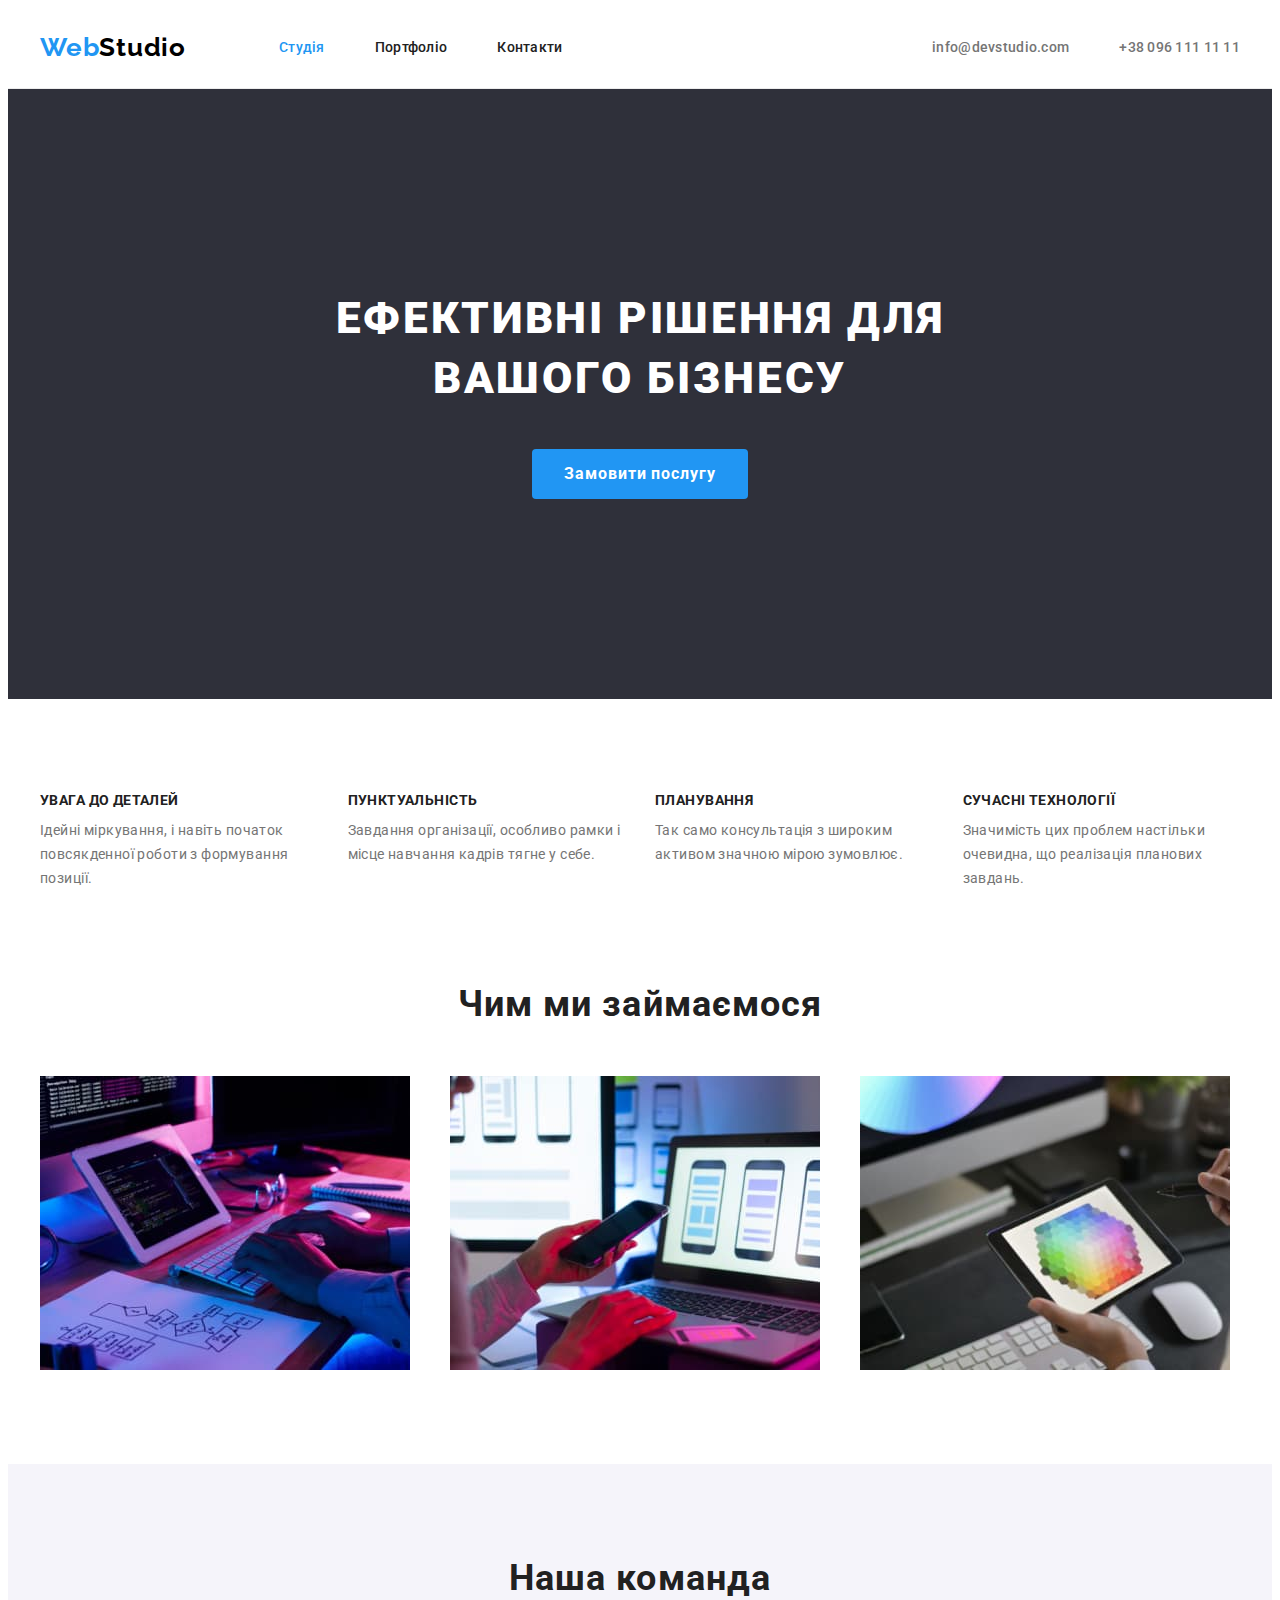
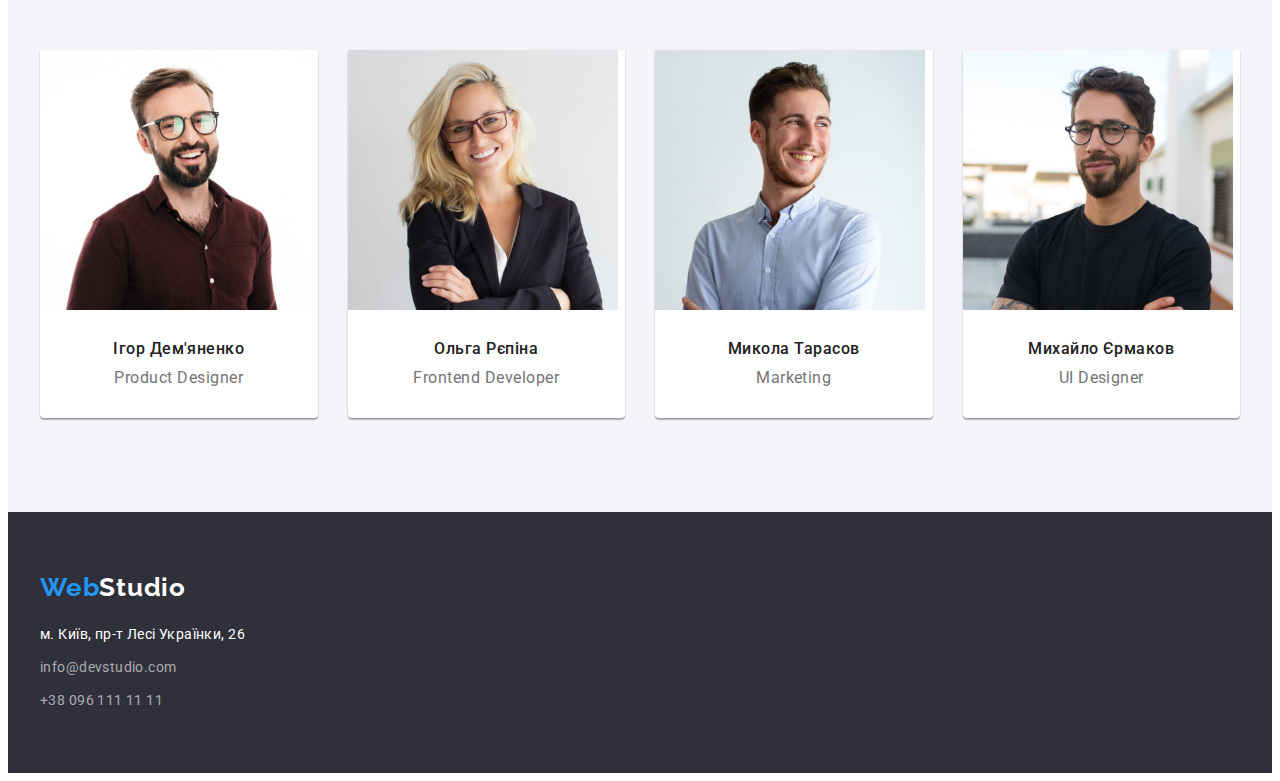
==== index.html @ 0a84ef99 "Initial commit" ====
<!DOCTYPE html>
<html lang="uk">
  <head>
    <meta charset="UTF-8" />
    <meta http-equiv="X-UA-Compatible" content="IE=edge" />
    <meta name="viewport" content="width=device-width, initial-scale=1.0" />
    <title>WebStudio</title>
    <link rel="preconnect" href="https://fonts.googleapis.com" />
    <link rel="preconnect" href="https://fonts.gstatic.com" crossorigin />
    <link
      href="https://fonts.googleapis.com/css2?family=Raleway:wght@700&family=Roboto:wght@400;500;700;900&display=swap"
      rel="stylesheet"
    />
    <link
      rel="stylesheet"
      href="https://cdnjs.cloudflare.com/ajax/libs/modern-normalize/1.1.0/modern-normalize.min.css"
      integrity="sha512-wpPYUAdjBVSE4KJnH1VR1HeZfpl1ub8YT/NKx4PuQ5NmX2tKuGu6U/JRp5y+Y8XG2tV+wKQpNHVUX03MfMFn9Q=="
      crossorigin="anonymous"
      referrerpolicy="no-referrer"
    />
    <link rel="stylesheet" href="./css/slyles.css" />
  </head>

  <body>
    <!-- Хедер -->

    <header class="header">
      <div class="container main-nav">
        <nav class="header-nav">
          <a class="header-logo" href="./index.html">Web<span class="accent">Studio</span></a>
          <ul class="header-list">
            <li class="header-item">
              <a class="header-link current" href="./index.html">Студія</a>
            </li>
            <li class="header-item">
              <a class="header-link" href="./portfolio.html">Портфоліо</a>
            </li>
            <li class="header-item">
              <a class="header-link" href="#cont">Контакти</a>
            </li>
          </ul>
        </nav>
        <ul class="header-list-contact">
          <li class="header-item-contact">
            <a class="header-link-contact" href="mailto:info@devstudio.com">info@devstudio.com</a>
          </li>
          <li class="header-item-contact">
            <a class="header-link-contact" href="tel:+380961111111">+38 096 111 11 11</a>
          </li>
        </ul>
      </div>
    </header>

    <!-- Главный контент страницы -->

    <main class="main">
      <!-- Герой -->

      <section class="hero section">
        <div class="container">
          <h1 class="hero-title">Ефективні рішення для вашого бізнесу</h1>
          <button class="hero-btn" type="button">Замовити послугу</button>
        </div>
      </section>

      <!-- Преймущества -->

      <section class="benefits section">
        <div class="container">
          <h2 class="visually-hidden">Переваги</h2>
          <ul class="benefits-list">
            <li class="benefits-item">
              <h3 class="benefits-title">Увага до деталей</h3>
              <p class="benefits-text">
                Ідейні міркування, і навіть початок повсякденної роботи з формування позиції.
              </p>
            </li>
            <li class="benefits-item">
              <h3 class="benefits-title">Пунктуальність</h3>
              <p class="benefits-text">
                Завдання організації, особливо рамки і місце навчання кадрів тягне у себе.
              </p>
            </li>
            <li class="benefits-item">
              <h3 class="benefits-title">Планування</h3>
              <p class="benefits-text">
                Так само консультація з широким активом значною мірою зумовлює.
              </p>
            </li>
            <li class="benefits-item">
              <h3 class="benefits-title">Сучасні технології</h3>
              <p class="benefits-text">
                Значимість цих проблем настільки очевидна, що реалізація планових завдань.
              </p>
            </li>
          </ul>
        </div>
      </section>

      <!-- Чем мы занимаемся -->

      <section class="about section">
        <div class="container">
          <h2 class="about-title">Чим ми займаємося</h2>
          <ul class="about-list">
            <li class="about-item">
              <img
                class="about-img"
                src="./images/desktop.jpg"
                alt="Руки набирають текст на клавіатурі"
                width="370"
                height="294"
              />
            </li>
            <li class="about-item">
              <img
                class="about-img"
                src="./images/phone.jpg"
                alt="Телефон в руках і ноутбук"
                width="370"
                height="294"
              />
            </li>
            <li class="about-item">
              <img
                class="section-img"
                src="./images/tablet.jpg"
                alt="Планшет в руках на фоні комп'ютера"
                width="370"
                height="294"
              />
            </li>
          </ul>
        </div>
      </section>

      <!--Наша команда -->

      <section class="team section">
        <div class="container">
          <h2 class="team-title">Наша команда</h2>
          <ul class="team-list">
            <li class="team-item">
              <img
                class="team-img"
                src="./images/img.jpg"
                alt="Хлопець в окулярах посміхається"
                width="270"
                height="260"
              />
              <h3 class="team-title-name">Ігор Дем'яненко</h3>
              <p class="team-text" lang="en">Product Designer</p>
            </li>
            <li class="team-item">
              <img
                class="team-img"
                src="./images/img1.jpg"
                alt="Дівчина в окулярах посміхається"
                width="270"
                height="260"
              />
              <h3 class="team-title-name">Ольга Рєпіна</h3>
              <p class="team-text" lang="en">Frontend Developer</p>
            </li>
            <li class="team-item">
              <img
                class="team-img"
                src="./images/img2.jpg"
                alt="Хлопець з посмішкою на обличчі"
                width="270"
                height="260"
              />
              <h3 class="team-title-name">Микола Тарасов</h3>
              <p class="team-text" lang="en">Marketing</p>
            </li>
            <li class="team-item">
              <img
                class="team-img"
                src="./images/img3.jpg"
                alt="Усміхнений хлопець в окулярах"
                width="270"
                height="260"
              />
              <h3 class="team-title-name">Михайло Єрмаков</h3>
              <p class="team-text" lang="en">UI Designer</p>
            </li>
          </ul>
        </div>
      </section>
    </main>

    <!-- Футер -->

    <footer class="footer" id="cont">
      <div class="container">
        <a class="footer-logo" href="./index.html">Web<span class="accent-logo">Studio</span></a>
        <address class="footer-address">
          <ul class="footer-list">
            <li class="footer-item-address">
              <a
                class="footer-link-address"
                href="https://goo.gl/maps/AeW1CKRsZD5N9ChA9"
                target="_blank"
                rel="noopener noreferrer nofollow"
                >м. Київ, пр-т Лесі Українки, 26</a
              >
            </li>
            <li class="footer-item">
              <a class="footer-link" href="mailto:info@devstudio.com">info@devstudio.com</a>
            </li>
            <li class="footer-item">
              <a class="footer-link" href="tel:+380961111111">+38 096 111 11 11</a>
            </li>
          </ul>
        </address>
      </div>
    </footer>
  </body>
</html>
---- css/slyles.css ----
:root {
  --main-color: #ffffff;
  --footer-color: #2f303a;
  --section-color: #f5f4fa;
  --text-color: #757575;
  --title-color: #212121;
  --accent-color: #2196f3;
}

body {
  font-family: 'Roboto', sans-serif;
  background-color: var(--main-color);
  font-size: 14px;
  color: var(--text-color);
}

p,
h1,
h2,
h3,
h4,
h5,
h6 {
  margin: 0;
}

ul {
  margin: 0;
  padding-left: 0;
  list-style: none;
}

a {
  text-decoration: none;
}

img {
  display: block;
  max-width: 100%;
  height: auto;
}

button {
  cursor: pointer;
}

address {
  font-style: normal;
}

.visually-hidden {
  position: absolute;
  white-space: nowrap;
  width: 1px;
  height: 1px;
  overflow: hidden;
  border: 0;
  padding: 0;
  clip: rect(0 0 0 0);
  clip-path: inset(50%);
  margin: -1px;
}

.container {
  width: 1200px;
  padding-left: 15px;
  padding-right: 15px;
  margin-left: auto;
  margin-right: auto;
}

.section {
  padding-top: 94px;
  padding-bottom: 94px;
}

/* Хедер */

.header {
  border-bottom: 1px solid #ececec;
}

.main-nav {
  display: flex;
  align-items: center;
  justify-content: space-between;
}

.header-logo {
  margin-right: 93px;

  font-family: 'Raleway', sans-serif;
  font-weight: 700;
  font-size: 26px;
  line-height: 1.2;
  letter-spacing: 0.03em;

  color: var(--accent-color);
}

.accent {
  color: #000000;
}

.header-nav {
  display: flex;
  align-items: center;
}

.header-list {
  display: flex;
}

.header-item:not(:last-child) {
  margin-right: 50px;
}

.header-link {
  display: block;
  padding-top: 32px;
  padding-bottom: 32px;

  font-weight: 500;
  line-height: 1.14;
  letter-spacing: 0.02em;

  color: var(--title-color);
}

.header-link:hover,
.header-link:focus {
  color: var(--accent-color);
}

.current {
  color: var(--accent-color);
}

.header-list-contact {
  display: flex;
}

.header-link-contact {
  display: block;
  padding-top: 32px;
  padding-bottom: 32px;

  font-weight: 500;
  line-height: 1.14;
  letter-spacing: 0.02em;

  color: var(--text-color);
}

.header-item-contact:not(:last-child) {
  margin-right: 50px;
}

.header-link-contact:hover,
.header-link-contact:focus {
  color: var(--accent-color);
}

/* Главный контент страницы */

/* Герой */

.hero {
  padding-top: 200px;
  padding-bottom: 200px;
  text-align: center;

  background: var(--footer-color);
}

.hero-title {
  margin-bottom: 40px;
  margin-left: auto;
  margin-right: auto;

  font-weight: 900;
  font-size: 44px;
  line-height: 1.36;
  letter-spacing: 0.06em;
  text-transform: uppercase;
  width: 696px;

  color: var(--main-color);
}

.hero-btn {
  padding: 10px 32px;

  font-family: inherit;
  font-weight: 700;
  font-size: 16px;
  line-height: 1.88;
  letter-spacing: 0.06em;
  border: none;
  border-radius: 4px;

  color: var(--main-color);
  background-color: var(--accent-color);
}

.hero-btn:hover,
.hero-btn:focus {
  background: #2196f3;
  box-shadow: 0px 4px 4px rgba(0, 0, 0, 0.15);
  border-radius: 4px;
}

/* Преймущества */

.benefits-list {
  display: flex;
  gap: 30px;
}

.benefits-item {
  width: calc((100% - 90px) / 4);
}

.benefits-title {
  margin-bottom: 10px;

  font-size: 14px;
  line-height: 1.14;
  letter-spacing: 0.03em;
  text-transform: uppercase;

  color: var(--title-color);
}

.benefits-text {
  line-height: 1.71;
  letter-spacing: 0.03em;
}

/* Чем мы занимаемся */

.about {
  padding-top: 0;
}

.about-list {
  display: flex;
  gap: 30px;
}

.about-title {
  margin-bottom: 50px;

  font-size: 36px;
  line-height: 1.16;
  text-align: center;
  letter-spacing: 0.03em;

  color: var(--title-color);
}

.about-item {
  width: calc((100% - 60px) / 3);
}

/* Наша команда */

.team {
  background-color: var(--section-color);
}

.team-list {
  display: flex;
  gap: 30px;
}

.team-title {
  margin-bottom: 50px;

  font-size: 36px;
  line-height: 1.16;
  text-align: center;
  letter-spacing: 0.03em;

  color: var(--title-color);
}

.team-item {
  padding-bottom: 30px;
  width: calc((100% - 90px) / 4);

  box-shadow: 0px 1px 3px rgba(0, 0, 0, 0.12), 0px 1px 1px rgba(0, 0, 0, 0.14),
    0px 2px 1px rgba(0, 0, 0, 0.2);
  border-radius: 0px 0px 4px 4px;
  background-color: var(--main-color);
}

.team-img {
  margin-bottom: 30px;
}

.team-title-name {
  margin-bottom: 10px;

  font-weight: 500;
  font-size: 16px;
  line-height: 1.18;
  text-align: center;
  letter-spacing: 0.03em;

  color: var(--title-color);
}

.team-text {
  font-size: 16px;
  line-height: 1.18;
  text-align: center;
  letter-spacing: 0.03em;
}

/* Футер */

.footer {
  padding-top: 60px;
  padding-bottom: 60px;

  background-color: var(--footer-color);
}

.accent-logo {
  color: var(--main-color);
}

.footer-logo {
  font-family: 'Raleway', sans-serif;
  font-weight: 700;
  font-size: 26px;
  line-height: 1.2;
  letter-spacing: 0.03em;

  color: var(--accent-color);
}

.footer-address {
  margin-top: 20px;
}

.footer-item-address {
  margin-bottom: 9px;
}

.footer-link-address {
  line-height: 1.71;
  letter-spacing: 0.03em;

  color: var(--main-color);
}

.footer-item:not(:last-child) {
  margin-bottom: 9px;
}

.footer-link {
  font-style: normal;
  line-height: 1.71;
  letter-spacing: 0.03em;

  color: rgba(255, 255, 255, 0.6);
}

.footer-link:hover,
.footer-link:focus {
  color: var(--accent-color);
}

/* Портфолио */

.margin-container {
  margin-bottom: 50px;
}

.project-list {
  display: flex;
  justify-content: center;
}

.project-item:not(:last-child) {
  margin-right: 8px;
}

.project-btn {
  padding: 6px 22px;

  font-family: inherit;
  font-weight: 500;
  font-size: 16px;
  line-height: 1.62;
  text-align: center;
  letter-spacing: 0.03em;
  border-radius: 4px;
  border: none;

  color: var(--title-color);
  background: var(--section-color);
}

.project-btn:hover,
.project-btn:focus {
  background-color: var(--accent-color);
  color: var(--main-color);
}

.current-btn {
  color: var(--main-color);
  background-color: var(--accent-color);
}

.project-list-img {
  display: flex;
  flex-wrap: wrap;
  gap: 30px;
}

.project-item-img {
  width: calc((100% - 60px) / 3);
}

.project-img-desc {
  padding: 20px 24px;
  border: 1px solid #eeeeee;
  border-top: none;
}

.project-img-title {
  margin-bottom: 4px;

  font-size: 18px;
  line-height: 2;
  letter-spacing: 0.06em;

  color: var(--title-color);
}

.project-img-text {
  font-size: 16px;
  line-height: 1.88;
  letter-spacing: 0.03em;
}
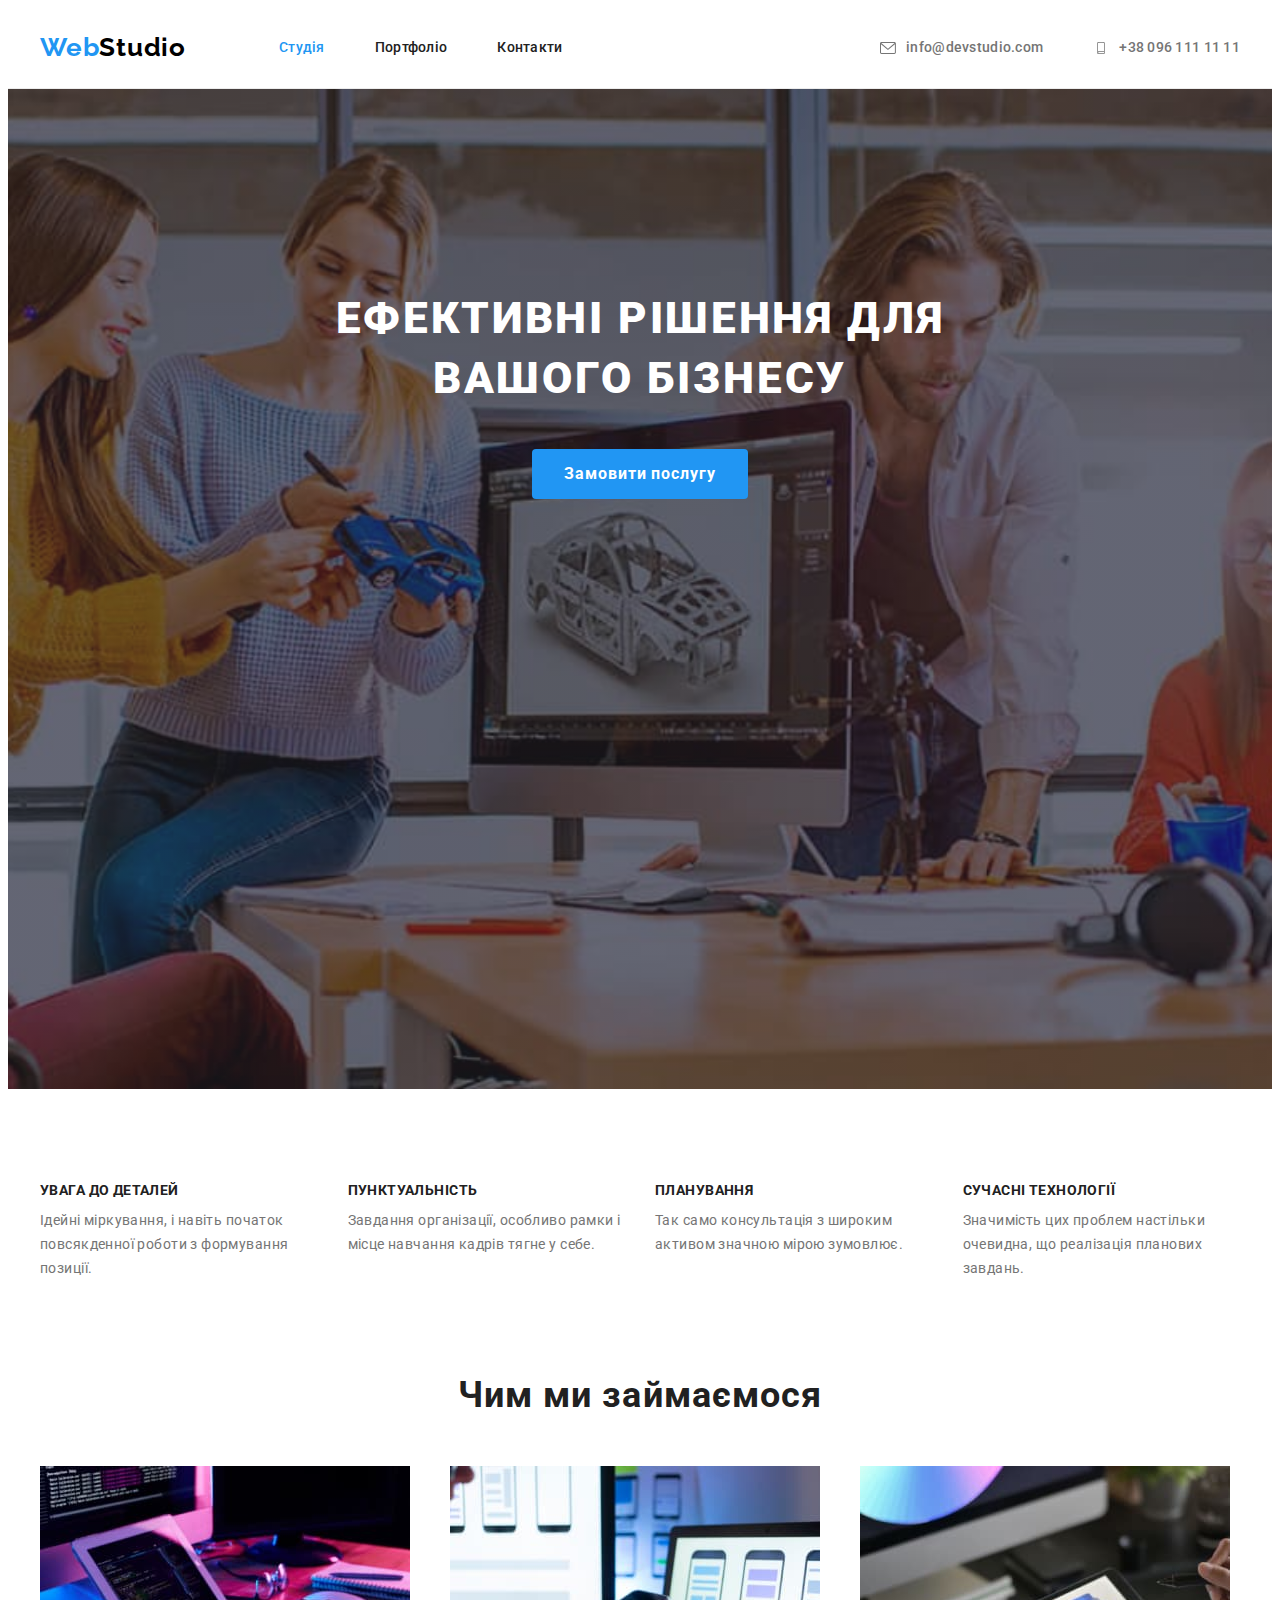
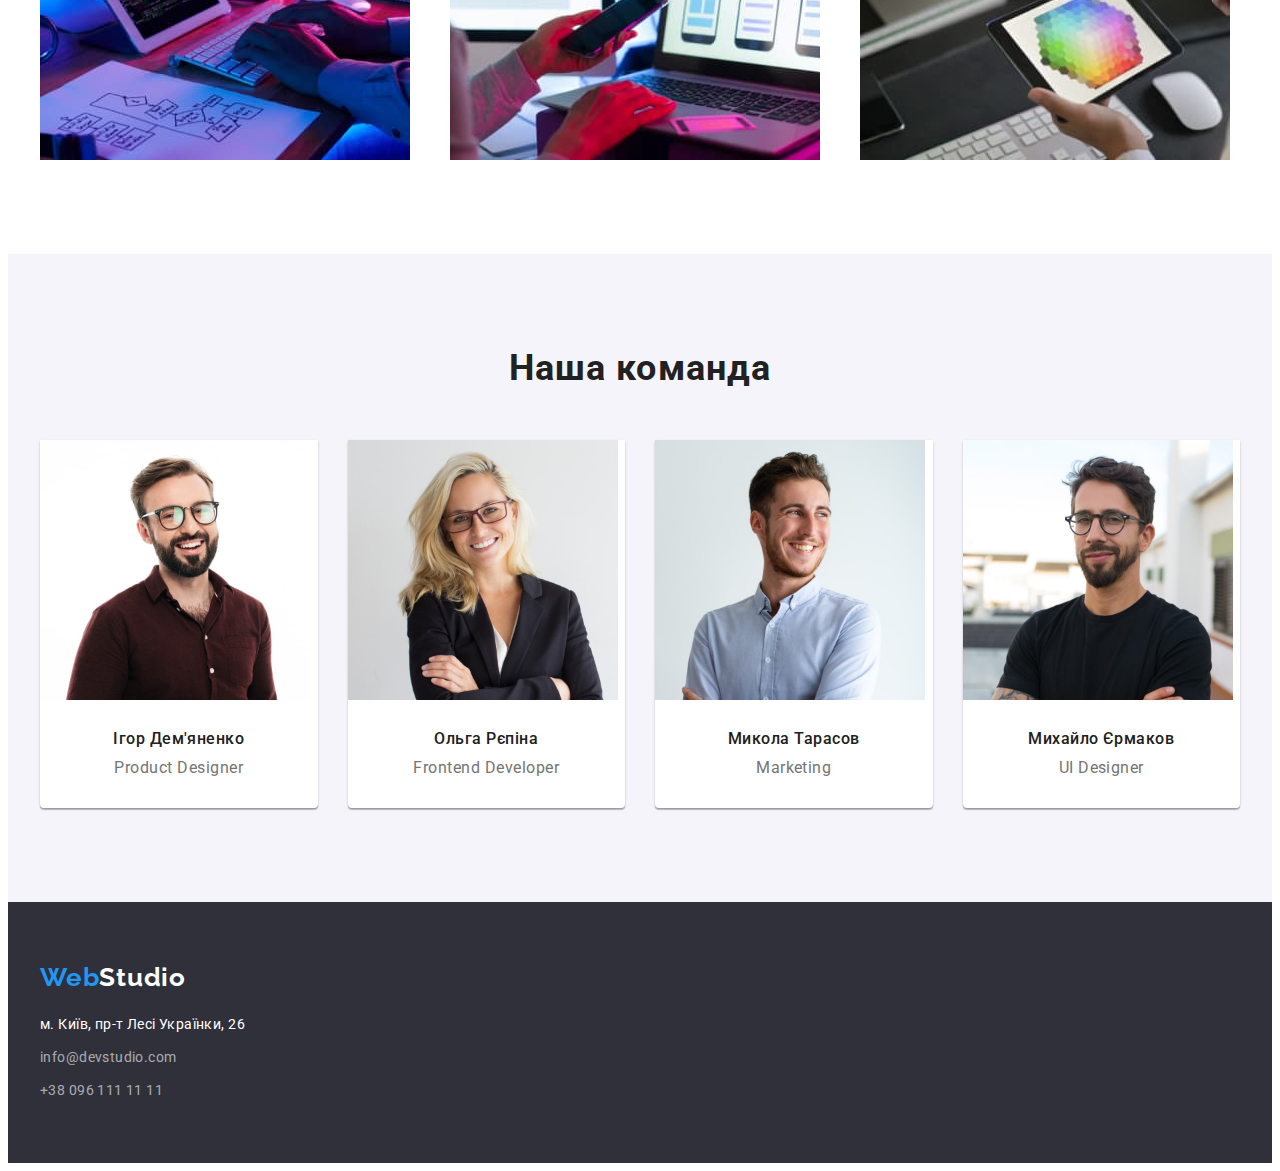
==== commit f2540894: "add svg icons and hero bg images" ====
--- a/index.html
+++ b/index.html
@@ -42,10 +42,16 @@
         </nav>
         <ul class="header-list-contact">
           <li class="header-item-contact">
-            <a class="header-link-contact" href="mailto:info@devstudio.com">info@devstudio.com</a>
+            <a class="header-link-contact" href="mailto:info@devstudio.com"
+              ><svg class="icon-contact"><use href="./images/icons.svg#icon-envelope"></use></svg>
+              info@devstudio.com</a
+            >
           </li>
           <li class="header-item-contact">
-            <a class="header-link-contact" href="tel:+380961111111">+38 096 111 11 11</a>
+            <a class="header-link-contact" href="tel:+380961111111"
+              ><svg class="icon-contact"><use href="./images/icons.svg#icon-smartphone"></use></svg>
+              +38 096 111 11 11</a
+            >
           </li>
         </ul>
       </div>
--- a/css/slyles.css
+++ b/css/slyles.css
@@ -141,7 +141,8 @@
 }
 
 .header-link-contact {
-  display: block;
+  display: flex;
+  align-items: center;
   padding-top: 32px;
   padding-bottom: 32px;
 
@@ -152,6 +153,18 @@
   color: var(--text-color);
 }
 
+.icon-contact {
+  width: 16px;
+  height: 12px;
+  margin-right: 10px;
+  fill: currentColor;
+}
+
+.icon-mail:hover,
+.icon-mail:focus {
+  fill: var(--accent-color);
+}
+
 .header-item-contact:not(:last-child) {
   margin-right: 50px;
 }
@@ -171,6 +184,14 @@
   text-align: center;
 
   background: var(--footer-color);
+  background-image: linear-gradient(rgba(47, 48, 58, 0.4), rgba(47, 48, 58, 0.4)),
+    url(../images/hero.jpg);
+  background-repeat: no-repeat;
+  background-position: center;
+  background-size: cover;
+  height: 600px;
+  max-width: 1600px;
+  margin: 0 auto;
 }
 
 .hero-title {
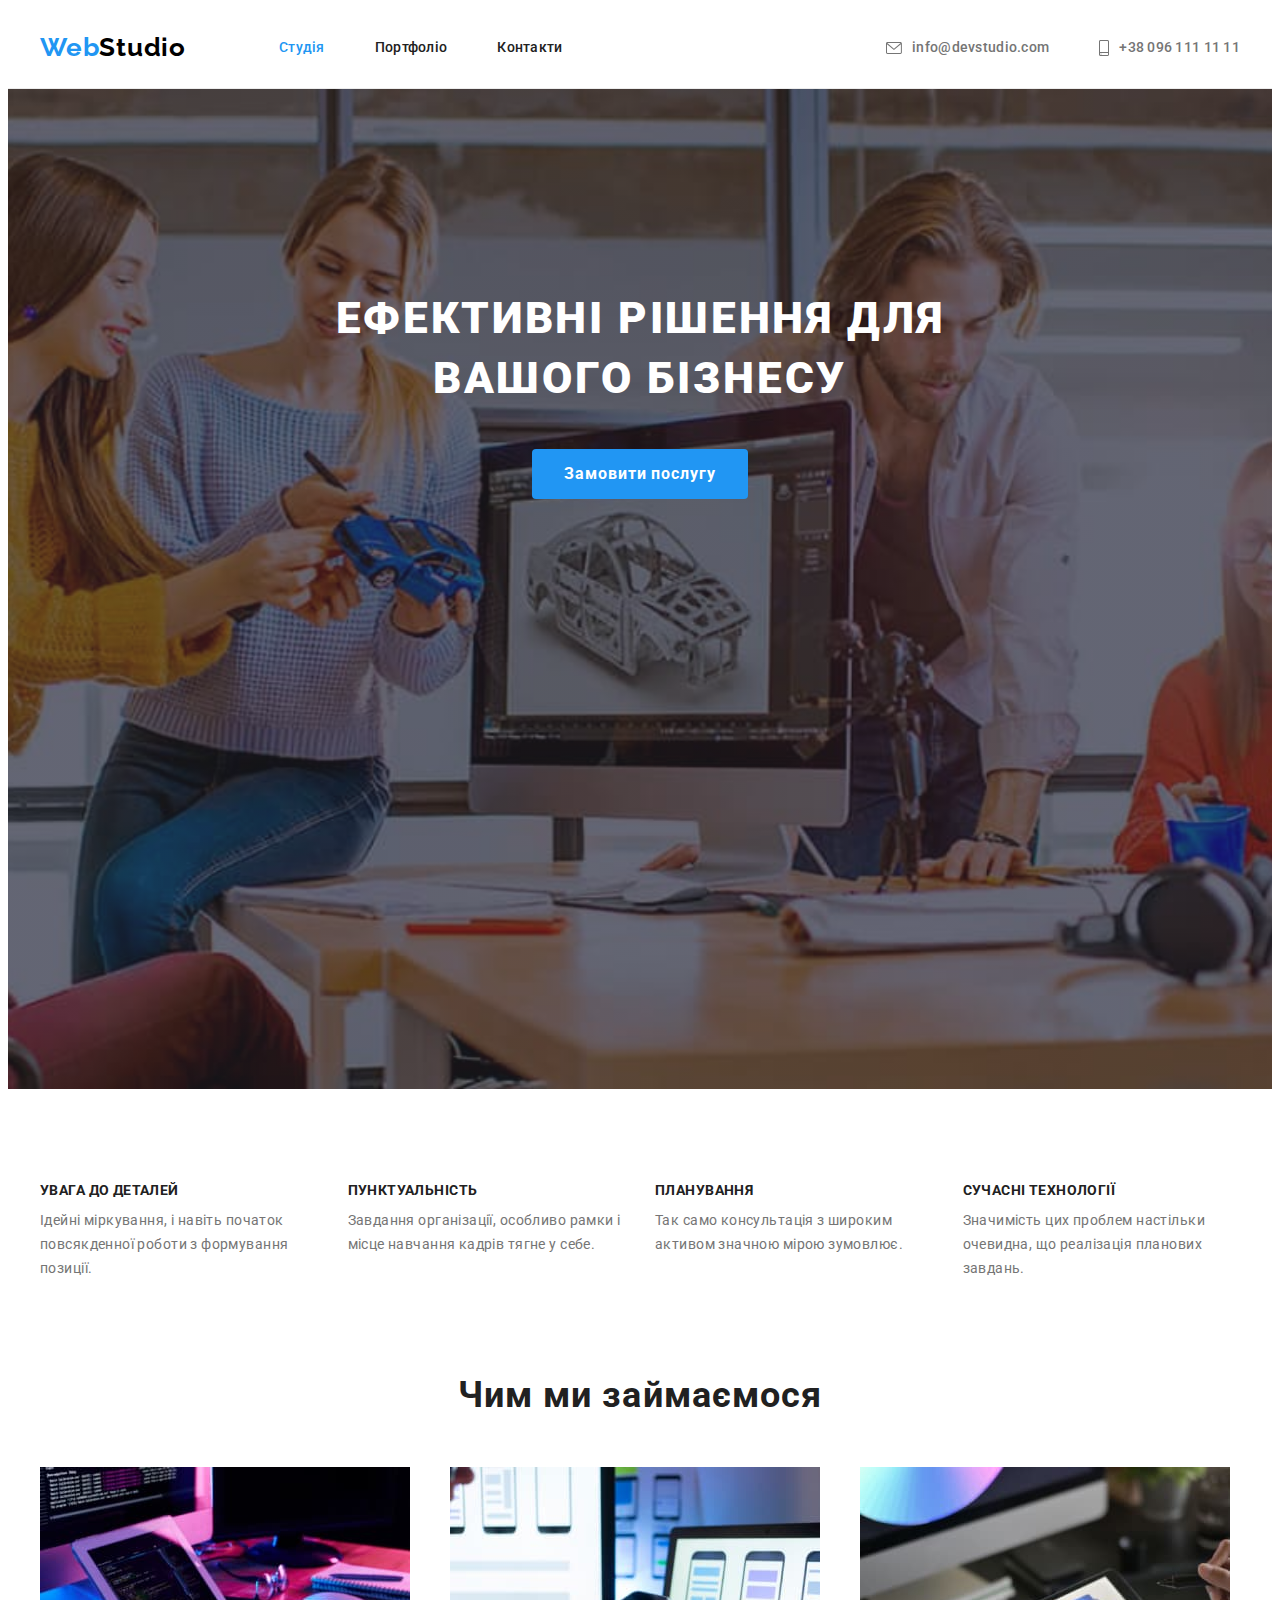
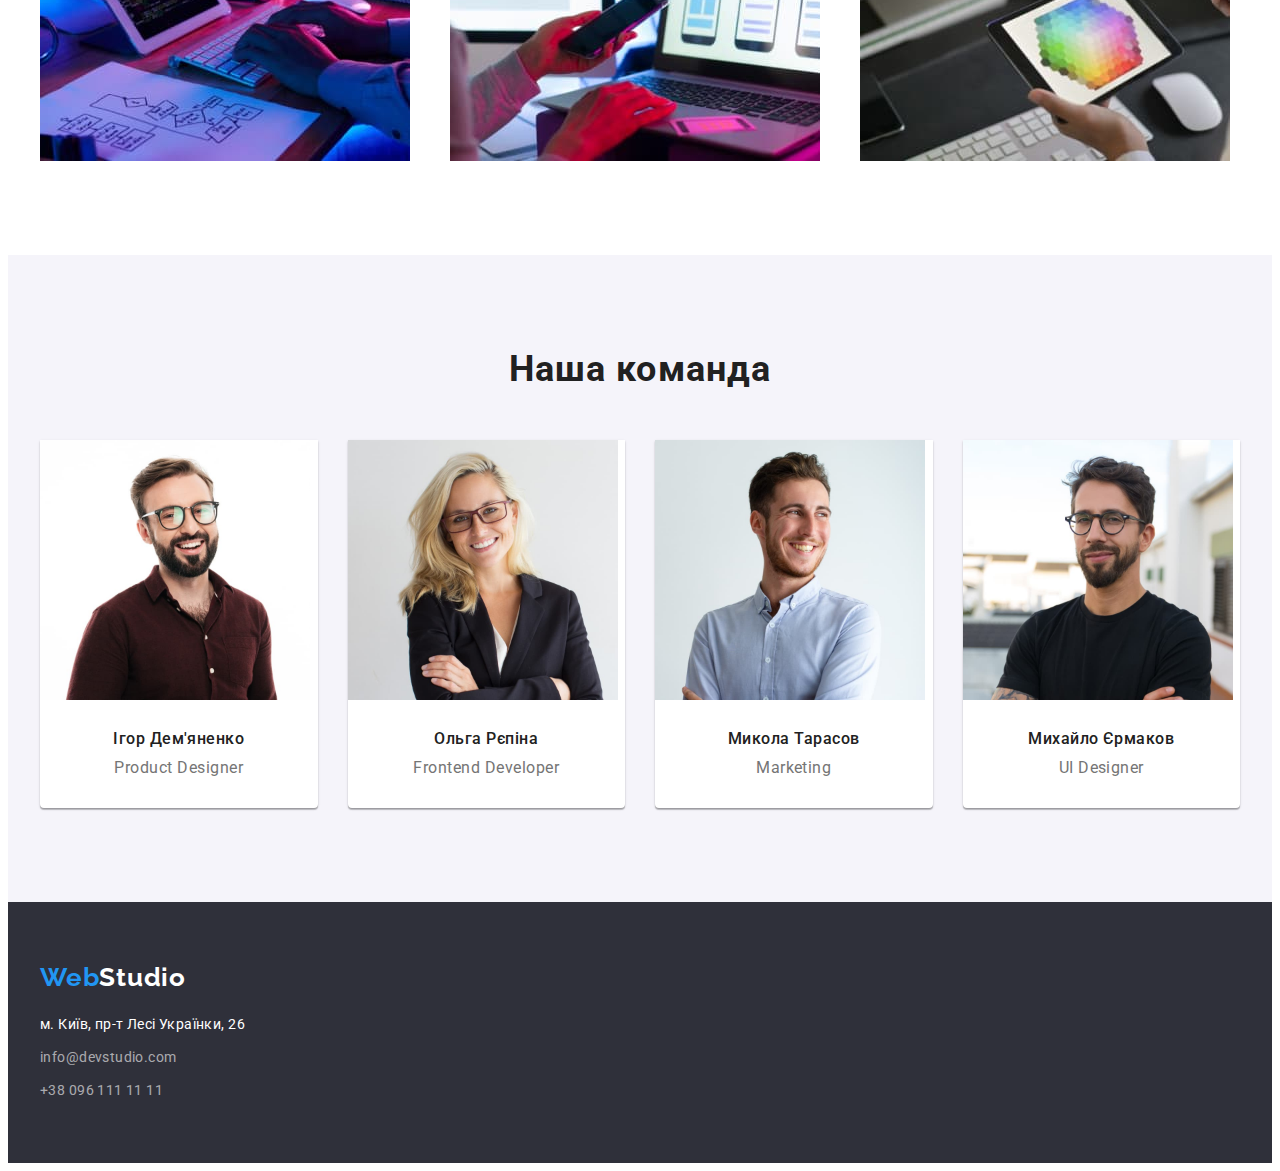
==== commit bb9141a7: "fix size icon" ====
--- a/index.html
+++ b/index.html
@@ -49,7 +49,9 @@
           </li>
           <li class="header-item-contact">
             <a class="header-link-contact" href="tel:+380961111111"
-              ><svg class="icon-contact"><use href="./images/icons.svg#icon-smartphone"></use></svg>
+              ><svg class="icon-contact tel">
+                <use href="./images/icons.svg#icon-smartphone"></use>
+              </svg>
               +38 096 111 11 11</a
             >
           </li>
--- a/css/slyles.css
+++ b/css/slyles.css
@@ -160,6 +160,11 @@
   fill: currentColor;
 }
 
+.tel {
+  width: 10px;
+  height: 16px;
+}
+
 .icon-mail:hover,
 .icon-mail:focus {
   fill: var(--accent-color);
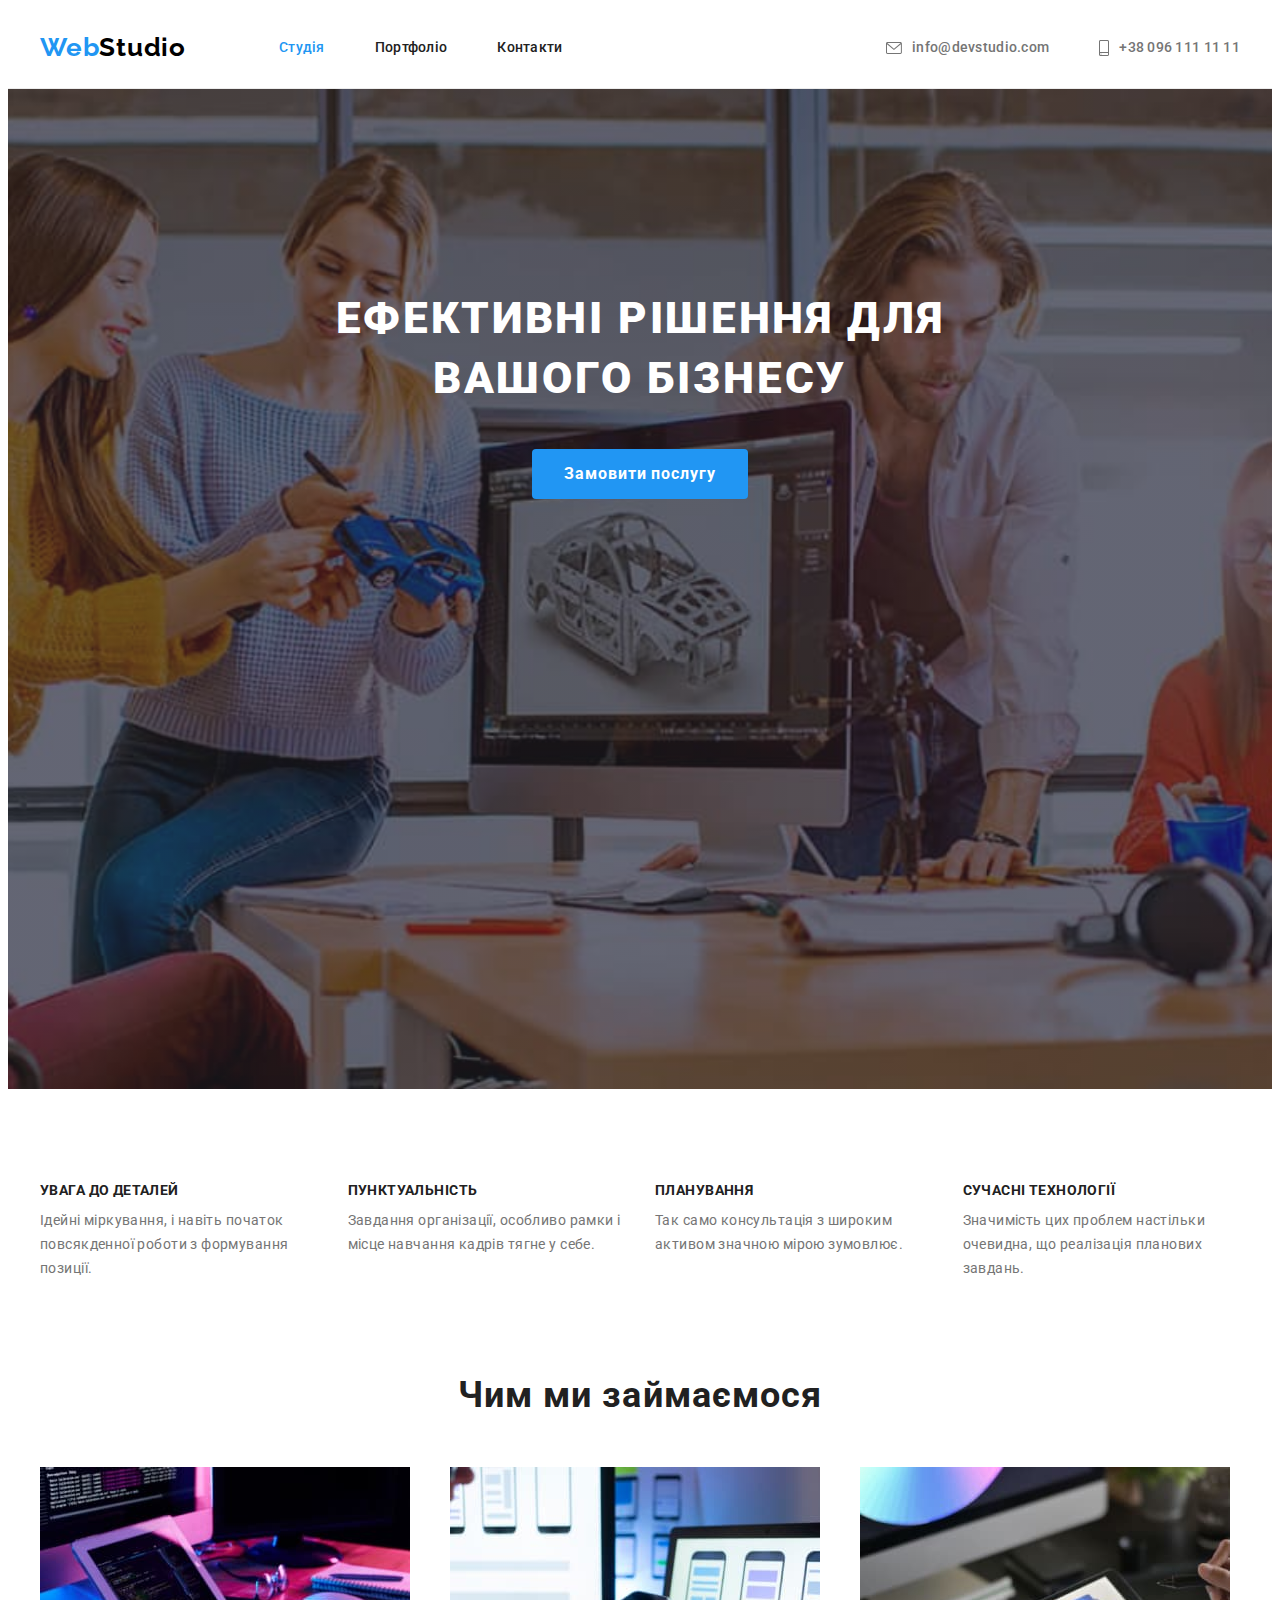
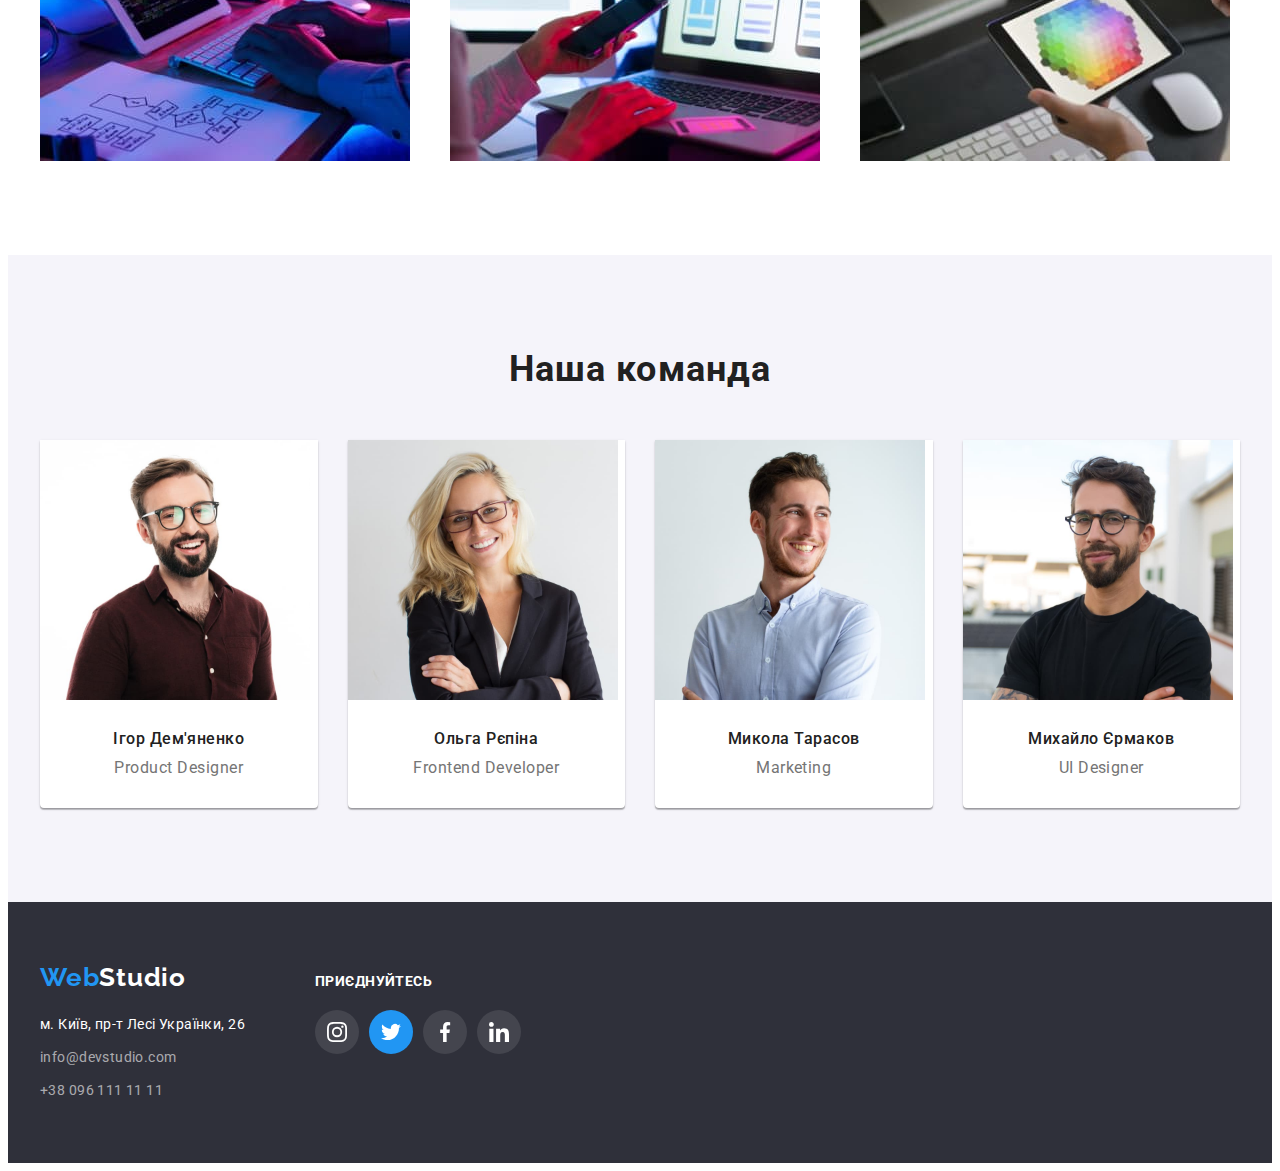
==== commit d0467b93: "add footer icons" ====
--- a/index.html
+++ b/index.html
@@ -200,27 +200,78 @@
     <!-- Футер -->
 
     <footer class="footer" id="cont">
-      <div class="container">
-        <a class="footer-logo" href="./index.html">Web<span class="accent-logo">Studio</span></a>
-        <address class="footer-address">
-          <ul class="footer-list">
-            <li class="footer-item-address">
-              <a
-                class="footer-link-address"
-                href="https://goo.gl/maps/AeW1CKRsZD5N9ChA9"
-                target="_blank"
-                rel="noopener noreferrer nofollow"
-                >м. Київ, пр-т Лесі Українки, 26</a
-              >
-            </li>
-            <li class="footer-item">
-              <a class="footer-link" href="mailto:info@devstudio.com">info@devstudio.com</a>
-            </li>
-            <li class="footer-item">
-              <a class="footer-link" href="tel:+380961111111">+38 096 111 11 11</a>
-            </li>
-          </ul>
-        </address>
+      <div class="container footer-section">
+        <div class="footer-contact">
+          <a class="footer-logo" href="./index.html">Web<span class="accent-logo">Studio</span></a>
+          <address class="footer-address">
+            <ul class="footer-list">
+              <li class="footer-item-address">
+                <a
+                  class="footer-link-address"
+                  href="https://goo.gl/maps/AeW1CKRsZD5N9ChA9"
+                  target="_blank"
+                  rel="noopener noreferrer nofollow"
+                  >м. Київ, пр-т Лесі Українки, 26</a
+                >
+              </li>
+              <li class="footer-item">
+                <a class="footer-link" href="mailto:info@devstudio.com">info@devstudio.com</a>
+              </li>
+              <li class="footer-item">
+                <a class="footer-link" href="tel:+380961111111">+38 096 111 11 11</a>
+              </li>
+            </ul>
+          </address>
+        </div>
+        <div class="footer-soc">
+          <h2 class="footer-soc-title">Приєднуйтесь</h2>
+          <ul class="footer-soc-list">
+            <li class="footer-soc-item">
+              <a
+                class="footer-soc-link"
+                href="https://www.instagram.com/"
+                target="_blank"
+                rel="noopener noreferrer nofollow"
+                ><svg class="footer-soc-logo">
+                  <use href="./images/icons.svg#icon-instagram"></use>
+                </svg>
+              </a>
+            </li>
+            <li class="footer-soc-item">
+              <a
+                class="footer-soc-link twitter"
+                href="https://twitter.com/"
+                target="_blank"
+                rel="noopener noreferrer nofollow"
+                ><svg class="footer-soc-logo">
+                  <use href="./images/icons.svg#icon-twitter"></use>
+                </svg>
+              </a>
+            </li>
+            <li class="footer-soc-item">
+              <a
+                class="footer-soc-link"
+                href="https://www.facebook.com/"
+                target="_blank"
+                rel="noopener noreferrer nofollow"
+                ><svg class="footer-soc-logo">
+                  <use href="./images/icons.svg#icon-facebook"></use>
+                </svg>
+              </a>
+            </li>
+            <li class="footer-soc-item">
+              <a
+                class="footer-soc-link"
+                href="https://www.linkedin.com/"
+                target="_blank"
+                rel="noopener noreferrer nofollow"
+                ><svg class="footer-soc-logo">
+                  <use href="./images/icons.svg#icon-linkedin"></use>
+                </svg>
+              </a>
+            </li>
+          </ul>
+        </div>
       </div>
     </footer>
   </body>
--- a/css/slyles.css
+++ b/css/slyles.css
@@ -165,11 +165,6 @@
   height: 16px;
 }
 
-.icon-mail:hover,
-.icon-mail:focus {
-  fill: var(--accent-color);
-}
-
 .header-item-contact:not(:last-child) {
   margin-right: 50px;
 }
@@ -184,9 +179,12 @@
 /* Герой */
 
 .hero {
+  margin: 0 auto;
   padding-top: 200px;
   padding-bottom: 200px;
   text-align: center;
+  height: 600px;
+  max-width: 1600px;
 
   background: var(--footer-color);
   background-image: linear-gradient(rgba(47, 48, 58, 0.4), rgba(47, 48, 58, 0.4)),
@@ -194,9 +192,6 @@
   background-repeat: no-repeat;
   background-position: center;
   background-size: cover;
-  height: 600px;
-  max-width: 1600px;
-  margin: 0 auto;
 }
 
 .hero-title {
@@ -357,6 +352,15 @@
   color: var(--main-color);
 }
 
+.footer-section {
+  display: flex;
+  align-items: baseline;
+}
+
+.footer-contact {
+  margin-right: 70px;
+}
+
 .footer-logo {
   font-family: 'Raleway', sans-serif;
   font-weight: 700;
@@ -399,6 +403,41 @@
   color: var(--accent-color);
 }
 
+.footer-soc-title {
+  margin-bottom: 20px;
+  font-size: 14px;
+  line-height: 1.14;
+  letter-spacing: 0.03em;
+  text-transform: uppercase;
+
+  color: var(--main-color);
+}
+
+.footer-soc-list {
+  display: flex;
+  gap: 10px;
+}
+
+.footer-soc-link {
+  display: flex;
+  align-items: center;
+  justify-content: center;
+  width: 44px;
+  height: 44px;
+  border-radius: 50%;
+  background-color: rgba(255, 255, 255, 0.1);
+}
+
+.twitter {
+  background-color: var(--accent-color);
+}
+
+.footer-soc-logo {
+  width: 20px;
+  height: 20px;
+  fill: var(--main-color);
+}
+
 /* Портфолио */
 
 .margin-container {
@@ -434,6 +473,8 @@
 .project-btn:focus {
   background-color: var(--accent-color);
   color: var(--main-color);
+  box-shadow: 0px 3px 1px rgba(0, 0, 0, 0.1), 0px 1px 2px rgba(0, 0, 0, 0.08),
+    0px 2px 2px rgba(0, 0, 0, 0.12);
 }
 
 .current-btn {
@@ -449,6 +490,12 @@
 
 .project-item-img {
   width: calc((100% - 60px) / 3);
+  cursor: pointer;
+}
+
+.project-item-img:hover {
+  box-shadow: 0px 1px 1px rgba(0, 0, 0, 0.12), 0px 4px 4px rgba(0, 0, 0, 0.06),
+    1px 4px 6px rgba(0, 0, 0, 0.16);
 }
 
 .project-img-desc {
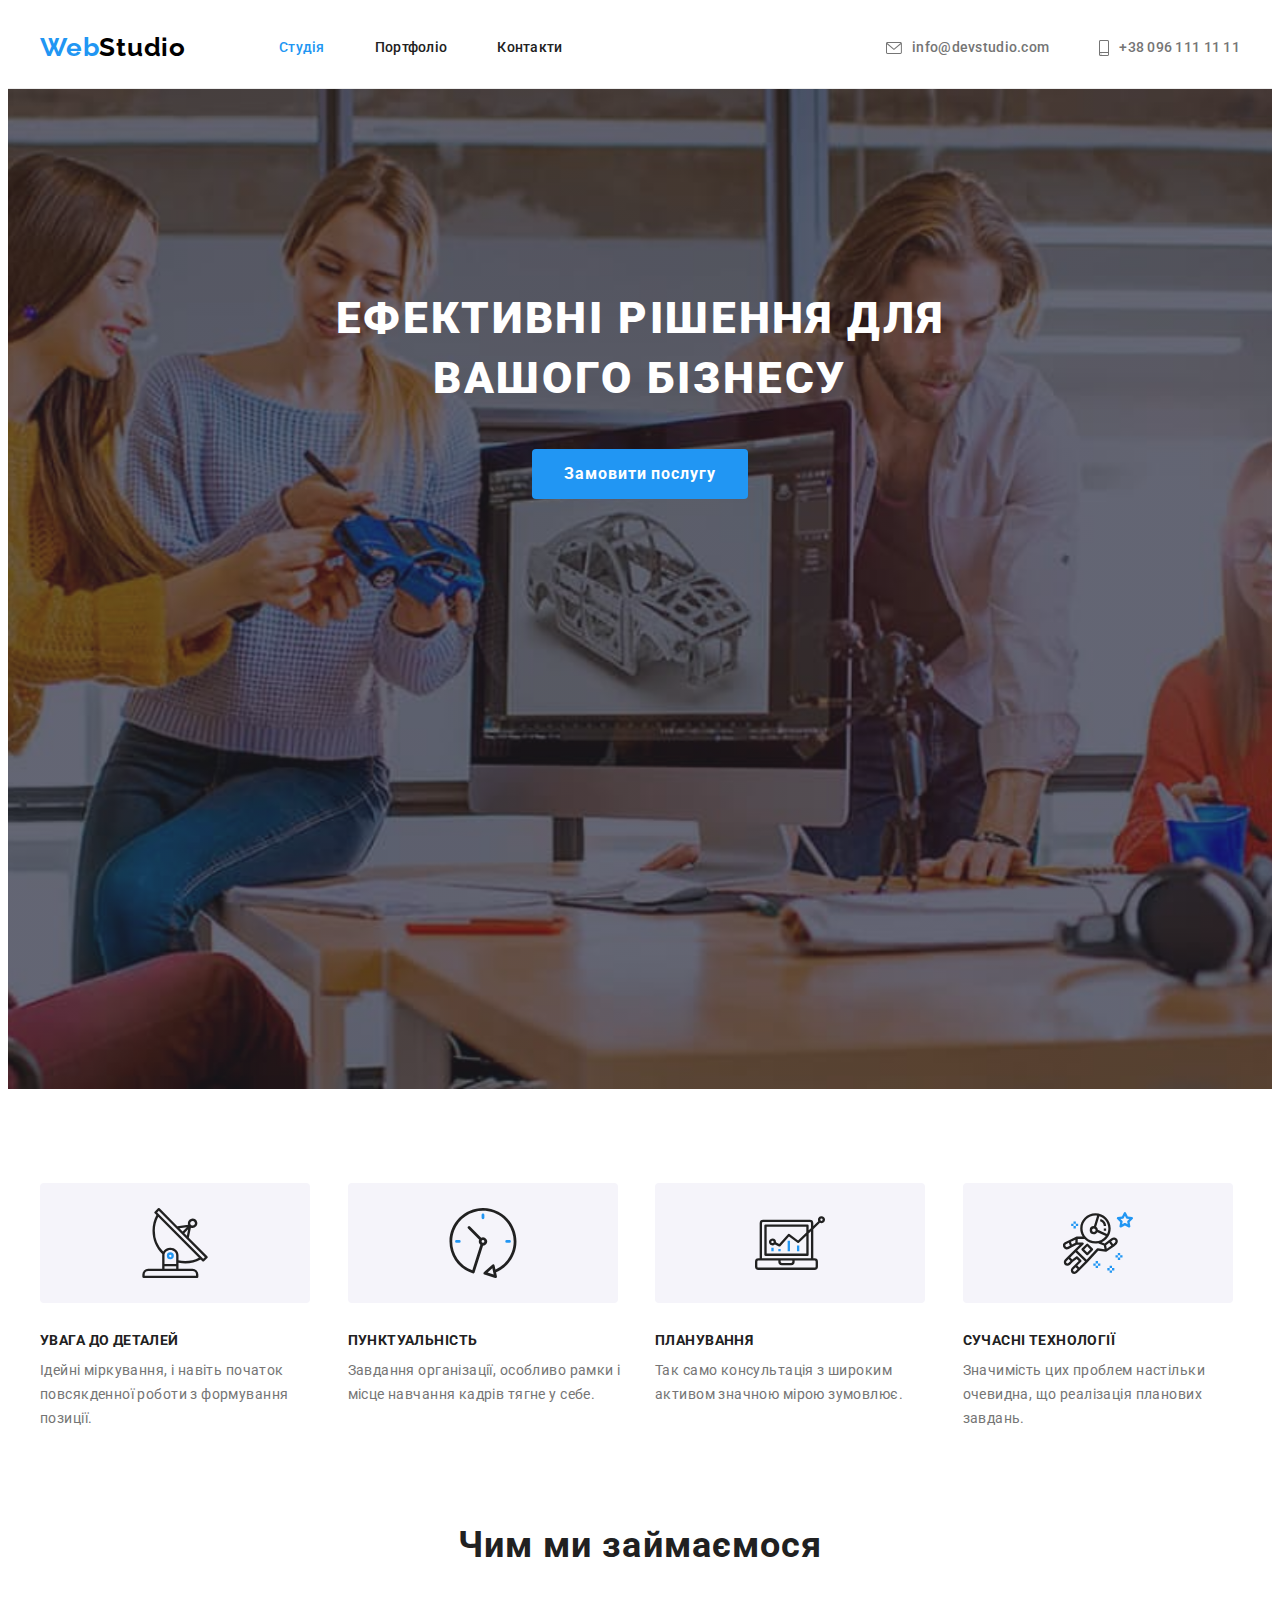
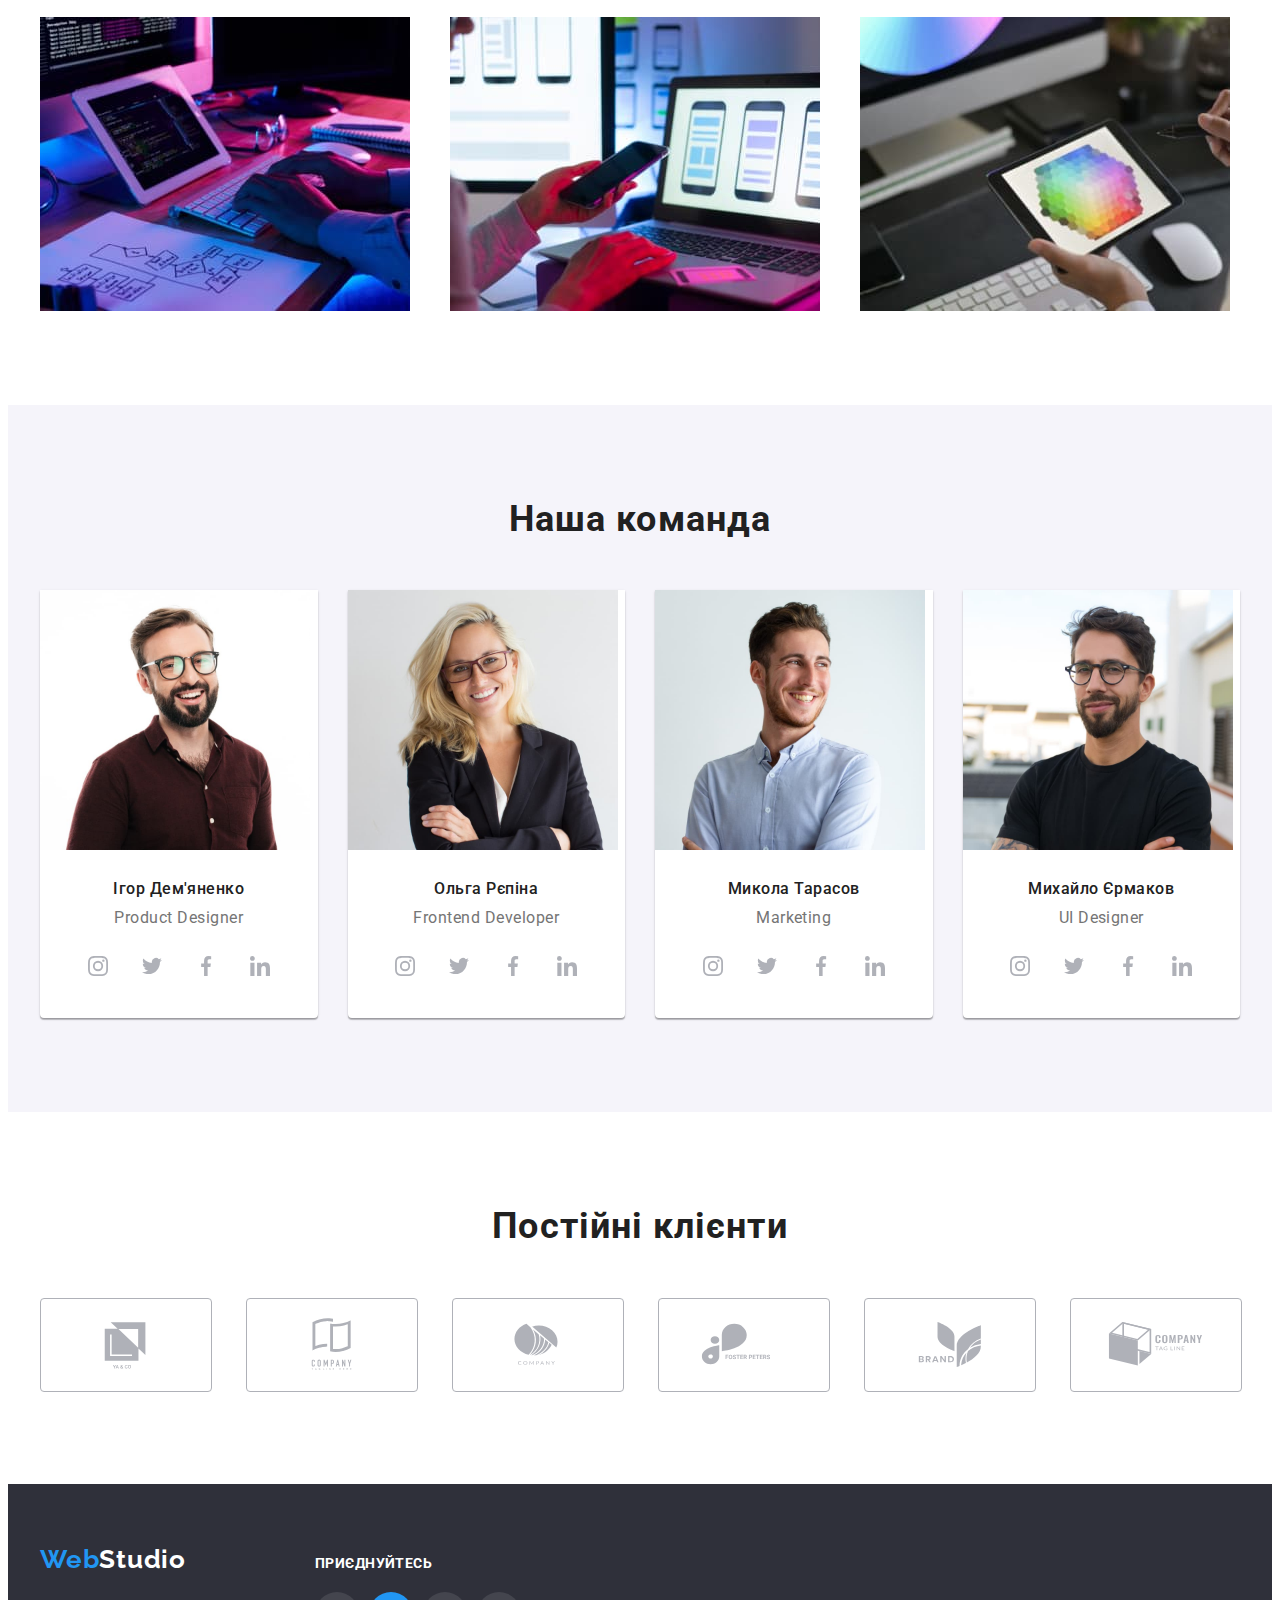
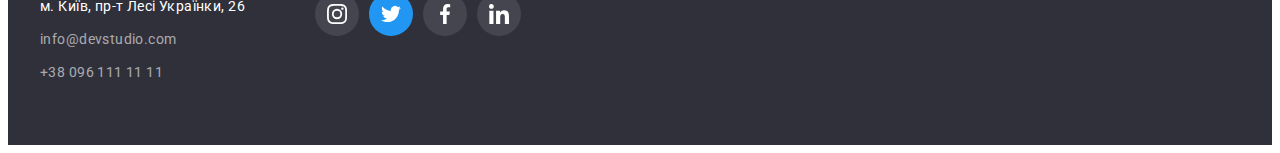
==== commit 2288d2c6: "add icons" ====
--- a/index.html
+++ b/index.html
@@ -78,24 +78,38 @@
           <h2 class="visually-hidden">Переваги</h2>
           <ul class="benefits-list">
             <li class="benefits-item">
+              <div class="icons-benefits">
+                <svg class="benefits-icon"><use href="./images/icons.svg#icon-antenna"></use></svg>
+              </div>
               <h3 class="benefits-title">Увага до деталей</h3>
               <p class="benefits-text">
                 Ідейні міркування, і навіть початок повсякденної роботи з формування позиції.
               </p>
             </li>
             <li class="benefits-item">
+              <div class="icons-benefits">
+                <svg class="benefits-icon"><use href="./images/icons.svg#icon-clock"></use></svg>
+              </div>
               <h3 class="benefits-title">Пунктуальність</h3>
               <p class="benefits-text">
                 Завдання організації, особливо рамки і місце навчання кадрів тягне у себе.
               </p>
             </li>
             <li class="benefits-item">
+              <div class="icons-benefits">
+                <svg class="benefits-icon"><use href="./images/icons.svg#icon-diagram"></use></svg>
+              </div>
               <h3 class="benefits-title">Планування</h3>
               <p class="benefits-text">
                 Так само консультація з широким активом значною мірою зумовлює.
               </p>
             </li>
             <li class="benefits-item">
+              <div class="icons-benefits">
+                <svg class="benefits-icon">
+                  <use href="./images/icons.svg#icon-astronaut"></use>
+                </svg>
+              </div>
               <h3 class="benefits-title">Сучасні технології</h3>
               <p class="benefits-text">
                 Значимість цих проблем настільки очевидна, що реалізація планових завдань.
@@ -109,7 +123,7 @@
 
       <section class="about section">
         <div class="container">
-          <h2 class="about-title">Чим ми займаємося</h2>
+          <h2 class="about-title title">Чим ми займаємося</h2>
           <ul class="about-list">
             <li class="about-item">
               <img
@@ -146,7 +160,7 @@
 
       <section class="team section">
         <div class="container">
-          <h2 class="team-title">Наша команда</h2>
+          <h2 class="team-title title">Наша команда</h2>
           <ul class="team-list">
             <li class="team-item">
               <img
@@ -158,6 +172,50 @@
               />
               <h3 class="team-title-name">Ігор Дем'яненко</h3>
               <p class="team-text" lang="en">Product Designer</p>
+              <ul class="team-icon-list">
+                <li class="team-icon-item">
+                  <a
+                    class="team-icon-link"
+                    href="https://www.instagram.com/"
+                    target="_blank"
+                    rel="noopener noreferrer nofollow"
+                    ><svg class="icon-team">
+                      <use href="./images/icons.svg#icon-instagram"></use>
+                    </svg>
+                  </a>
+                </li>
+                <li class="team-icon-item">
+                  <a
+                    class="team-icon-link"
+                    href="https://twitter.com/"
+                    target="_blank"
+                    rel="noopener noreferrer nofollow"
+                    ><svg class="icon-team"><use href="./images/icons.svg#icon-twitter"></use></svg>
+                  </a>
+                </li>
+                <li class="team-icon-item">
+                  <a
+                    class="team-icon-link"
+                    href="https://www.facebook.com/"
+                    target="_blank"
+                    rel="noopener noreferrer nofollow"
+                    ><svg class="icon-team">
+                      <use href="./images/icons.svg#icon-facebook"></use>
+                    </svg>
+                  </a>
+                </li>
+                <li class="team-icon-item">
+                  <a
+                    class="team-icon-link"
+                    href="https://www.linkedin.com/"
+                    target="_blank"
+                    rel="noopener noreferrer nofollow"
+                    ><svg class="icon-team">
+                      <use href="./images/icons.svg#icon-linkedin"></use>
+                    </svg>
+                  </a>
+                </li>
+              </ul>
             </li>
             <li class="team-item">
               <img
@@ -169,6 +227,50 @@
               />
               <h3 class="team-title-name">Ольга Рєпіна</h3>
               <p class="team-text" lang="en">Frontend Developer</p>
+              <ul class="team-icon-list">
+                <li class="team-icon-item">
+                  <a
+                    class="team-icon-link"
+                    href="https://www.instagram.com/"
+                    target="_blank"
+                    rel="noopener noreferrer nofollow"
+                    ><svg class="icon-team">
+                      <use href="./images/icons.svg#icon-instagram"></use>
+                    </svg>
+                  </a>
+                </li>
+                <li class="team-icon-item">
+                  <a
+                    class="team-icon-link"
+                    href="https://twitter.com/"
+                    target="_blank"
+                    rel="noopener noreferrer nofollow"
+                    ><svg class="icon-team"><use href="./images/icons.svg#icon-twitter"></use></svg>
+                  </a>
+                </li>
+                <li class="team-icon-item">
+                  <a
+                    class="team-icon-link"
+                    href="https://www.facebook.com/"
+                    target="_blank"
+                    rel="noopener noreferrer nofollow"
+                    ><svg class="icon-team">
+                      <use href="./images/icons.svg#icon-facebook"></use>
+                    </svg>
+                  </a>
+                </li>
+                <li class="team-icon-item">
+                  <a
+                    class="team-icon-link"
+                    href="https://www.linkedin.com/"
+                    target="_blank"
+                    rel="noopener noreferrer nofollow"
+                    ><svg class="icon-team">
+                      <use href="./images/icons.svg#icon-linkedin"></use>
+                    </svg>
+                  </a>
+                </li>
+              </ul>
             </li>
             <li class="team-item">
               <img
@@ -180,6 +282,50 @@
               />
               <h3 class="team-title-name">Микола Тарасов</h3>
               <p class="team-text" lang="en">Marketing</p>
+              <ul class="team-icon-list">
+                <li class="team-icon-item">
+                  <a
+                    class="team-icon-link"
+                    href="https://www.instagram.com/"
+                    target="_blank"
+                    rel="noopener noreferrer nofollow"
+                    ><svg class="icon-team">
+                      <use href="./images/icons.svg#icon-instagram"></use>
+                    </svg>
+                  </a>
+                </li>
+                <li class="team-icon-item">
+                  <a
+                    class="team-icon-link"
+                    href="https://twitter.com/"
+                    target="_blank"
+                    rel="noopener noreferrer nofollow"
+                    ><svg class="icon-team"><use href="./images/icons.svg#icon-twitter"></use></svg>
+                  </a>
+                </li>
+                <li class="team-icon-item">
+                  <a
+                    class="team-icon-link"
+                    href="https://www.facebook.com/"
+                    target="_blank"
+                    rel="noopener noreferrer nofollow"
+                    ><svg class="icon-team">
+                      <use href="./images/icons.svg#icon-facebook"></use>
+                    </svg>
+                  </a>
+                </li>
+                <li class="team-icon-item">
+                  <a
+                    class="team-icon-link"
+                    href="https://www.linkedin.com/"
+                    target="_blank"
+                    rel="noopener noreferrer nofollow"
+                    ><svg class="icon-team">
+                      <use href="./images/icons.svg#icon-linkedin"></use>
+                    </svg>
+                  </a>
+                </li>
+              </ul>
             </li>
             <li class="team-item">
               <img
@@ -191,6 +337,90 @@
               />
               <h3 class="team-title-name">Михайло Єрмаков</h3>
               <p class="team-text" lang="en">UI Designer</p>
+              <ul class="team-icon-list">
+                <li class="team-icon-item">
+                  <a
+                    class="team-icon-link"
+                    href="https://www.instagram.com/"
+                    target="_blank"
+                    rel="noopener noreferrer nofollow"
+                    ><svg class="icon-team">
+                      <use href="./images/icons.svg#icon-instagram"></use>
+                    </svg>
+                  </a>
+                </li>
+                <li class="team-icon-item">
+                  <a
+                    class="team-icon-link"
+                    href="https://twitter.com/"
+                    target="_blank"
+                    rel="noopener noreferrer nofollow"
+                    ><svg class="icon-team"><use href="./images/icons.svg#icon-twitter"></use></svg>
+                  </a>
+                </li>
+                <li class="team-icon-item">
+                  <a
+                    class="team-icon-link"
+                    href="https://www.facebook.com/"
+                    target="_blank"
+                    rel="noopener noreferrer nofollow"
+                    ><svg class="icon-team">
+                      <use href="./images/icons.svg#icon-facebook"></use>
+                    </svg>
+                  </a>
+                </li>
+                <li class="team-icon-item">
+                  <a
+                    class="team-icon-link"
+                    href="https://www.linkedin.com/"
+                    target="_blank"
+                    rel="noopener noreferrer nofollow"
+                    ><svg class="icon-team">
+                      <use href="./images/icons.svg#icon-linkedin"></use>
+                    </svg>
+                  </a>
+                </li>
+              </ul>
+            </li>
+          </ul>
+        </div>
+      </section>
+
+      <!-- Постійні клієнти -->
+
+      <section class="clients section">
+        <div class="container">
+          <h2 class="clients-title title">Постійні клієнти</h2>
+          <ul class="clients-list">
+            <li class="clients-item">
+              <a class="clients-link" href="" target="_blank" rel="noopener noreferrer nofollow"
+                ><svg class="icon-clients"><use href="./images/icons.svg#icon-logo4"></use></svg>
+              </a>
+            </li>
+            <li class="clients-item">
+              <a class="clients-link" href="" target="_blank" rel="noopener noreferrer nofollow"
+                ><svg class="icon-clients"><use href="./images/icons.svg#icon-logo3"></use></svg>
+              </a>
+            </li>
+            <li class="clients-item">
+              <a class="clients-link" href="" target="_blank" rel="noopener noreferrer nofollow"
+                ><svg class="icon-clients"><use href="./images/icons.svg#icon-logo2"></use></svg>
+              </a>
+            </li>
+            <li class="clients-item">
+              <a class="clients-link" href="" target="_blank" rel="noopener noreferrer nofollow"
+                ><svg class="icon-clients"><use href="./images/icons.svg#icon-logo1"></use></svg>
+              </a>
+            </li>
+            <li class="clients-item">
+              <a class="clients-link" href="" target="_blank" rel="noopener noreferrer nofollow"
+                ><svg class="icon-clients"><use href="./images/icons.svg#icon-logo5"></use></svg>
+              </a>
+            </li>
+            <li class="clients-item">
+              <a class="clients-link" href="" target="_blank" rel="noopener noreferrer nofollow"
+                ><svg class="icon-clients"><use href="./images/icons.svg#icon-logo6"></use></svg>
+              </a>
             </li>
           </ul>
         </div>
--- a/css/slyles.css
+++ b/css/slyles.css
@@ -5,6 +5,7 @@
   --text-color: #757575;
   --title-color: #212121;
   --accent-color: #2196f3;
+  --icons-color: #afb1b8;
 }
 
 body {
@@ -74,6 +75,15 @@
   padding-bottom: 94px;
 }
 
+.title {
+  font-size: 36px;
+  line-height: 1.16;
+  text-align: center;
+  letter-spacing: 0.03em;
+
+  color: var(--title-color);
+}
+
 /* Хедер */
 
 .header {
@@ -242,6 +252,24 @@
   width: calc((100% - 90px) / 4);
 }
 
+.icons-benefits {
+  margin-bottom: 30px;
+  display: flex;
+  align-items: center;
+  justify-content: center;
+
+  width: 270px;
+  height: 120px;
+
+  background-color: var(--section-color);
+  border-radius: 4px;
+}
+
+.benefits-icon {
+  width: 70px;
+  height: 70px;
+}
+
 .benefits-title {
   margin-bottom: 10px;
 
@@ -271,13 +299,6 @@
 
 .about-title {
   margin-bottom: 50px;
-
-  font-size: 36px;
-  line-height: 1.16;
-  text-align: center;
-  letter-spacing: 0.03em;
-
-  color: var(--title-color);
 }
 
 .about-item {
@@ -297,13 +318,6 @@
 
 .team-title {
   margin-bottom: 50px;
-
-  font-size: 36px;
-  line-height: 1.16;
-  text-align: center;
-  letter-spacing: 0.03em;
-
-  color: var(--title-color);
 }
 
 .team-item {
@@ -333,10 +347,86 @@
 }
 
 .team-text {
+  margin-bottom: 16px;
   font-size: 16px;
   line-height: 1.18;
   text-align: center;
   letter-spacing: 0.03em;
+}
+
+.team-icon-list {
+  display: flex;
+  justify-content: center;
+  gap: 10px;
+}
+
+.team-icon-item {
+  width: 44px;
+  height: 44px;
+}
+
+.team-icon-link {
+  display: flex;
+  align-items: center;
+  justify-content: center;
+  width: 100%;
+  height: 100%;
+  color: var(--icons-color);
+}
+
+.team-icon-link:hover,
+.team-icon-link:focus {
+  background-color: var(--accent-color);
+  border-radius: 50%;
+  color: var(--main-color);
+}
+
+.icon-team {
+  width: 20px;
+  height: 20px;
+  fill: currentColor;
+}
+
+/* Постійні клієнти */
+
+.clients-title {
+  margin-bottom: 50px;
+}
+
+.clients-list {
+  display: flex;
+  gap: 30px;
+  align-items: center;
+  justify-content: space-between;
+}
+
+.clients-item {
+  width: 170px;
+  height: 92px;
+}
+
+.clients-link {
+  display: flex;
+  align-items: center;
+  justify-content: center;
+  width: 100%;
+  height: 100%;
+  color: var(--icons-color);
+  border: 1px solid var(--icons-color);
+  border-radius: 4px;
+}
+
+.clients-link:hover,
+.clients-link:focus {
+  color: var(--accent-color);
+  border: 1px solid var(--accent-color);
+  border-radius: 4px;
+}
+
+.icon-clients {
+  width: 106px;
+  height: 60px;
+  fill: currentColor;
 }
 
 /* Футер */
@@ -418,12 +508,17 @@
   gap: 10px;
 }
 
-.footer-soc-link {
-  display: flex;
-  align-items: center;
-  justify-content: center;
+.footer-soc-item {
   width: 44px;
   height: 44px;
+}
+
+.footer-soc-link {
+  display: flex;
+  align-items: center;
+  justify-content: center;
+  width: 100%;
+  height: 100%;
   border-radius: 50%;
   background-color: rgba(255, 255, 255, 0.1);
 }
@@ -490,10 +585,14 @@
 
 .project-item-img {
   width: calc((100% - 60px) / 3);
-  cursor: pointer;
-}
-
-.project-item-img:hover {
+}
+
+.project-link-img {
+  display: block;
+}
+
+.project-link-img:hover,
+.project-link-img:focus {
   box-shadow: 0px 1px 1px rgba(0, 0, 0, 0.12), 0px 4px 4px rgba(0, 0, 0, 0.06),
     1px 4px 6px rgba(0, 0, 0, 0.16);
 }
@@ -518,4 +617,5 @@
   font-size: 16px;
   line-height: 1.88;
   letter-spacing: 0.03em;
-}
+  color: var(--text-color);
+}
